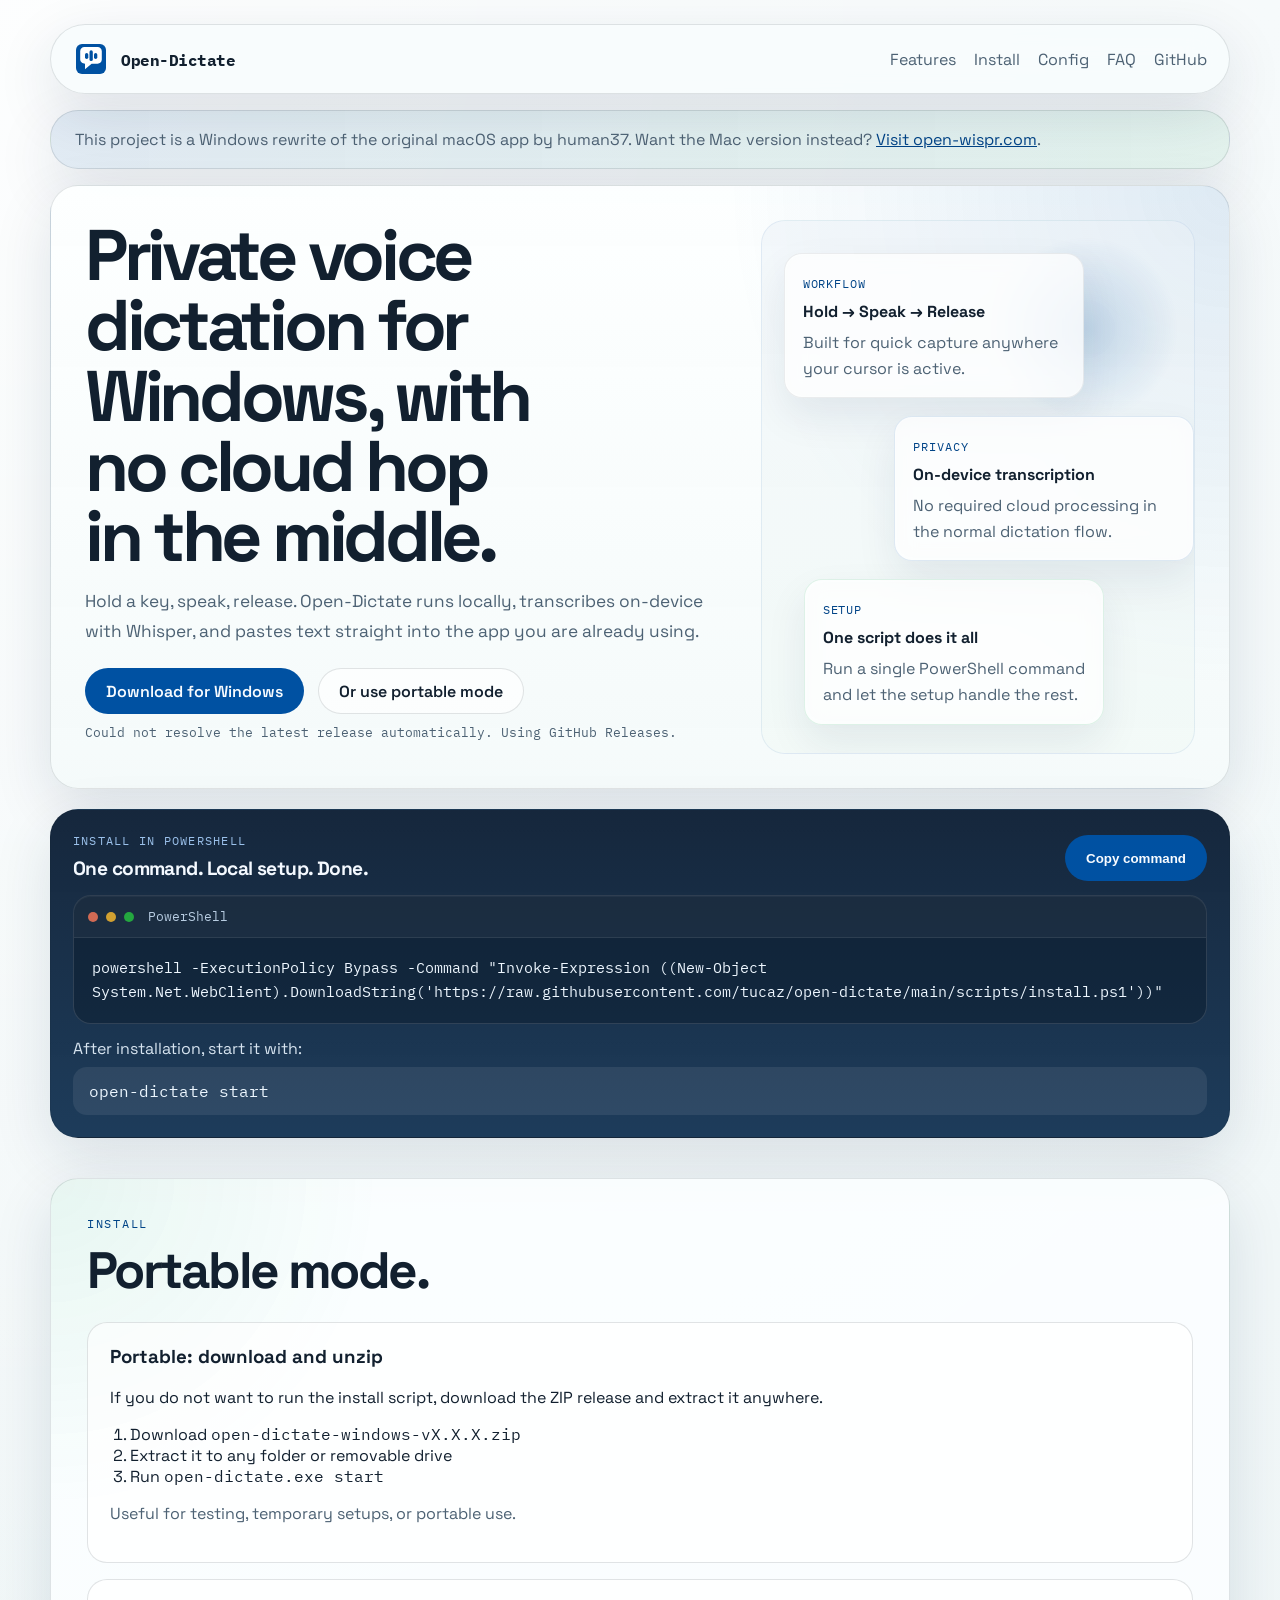
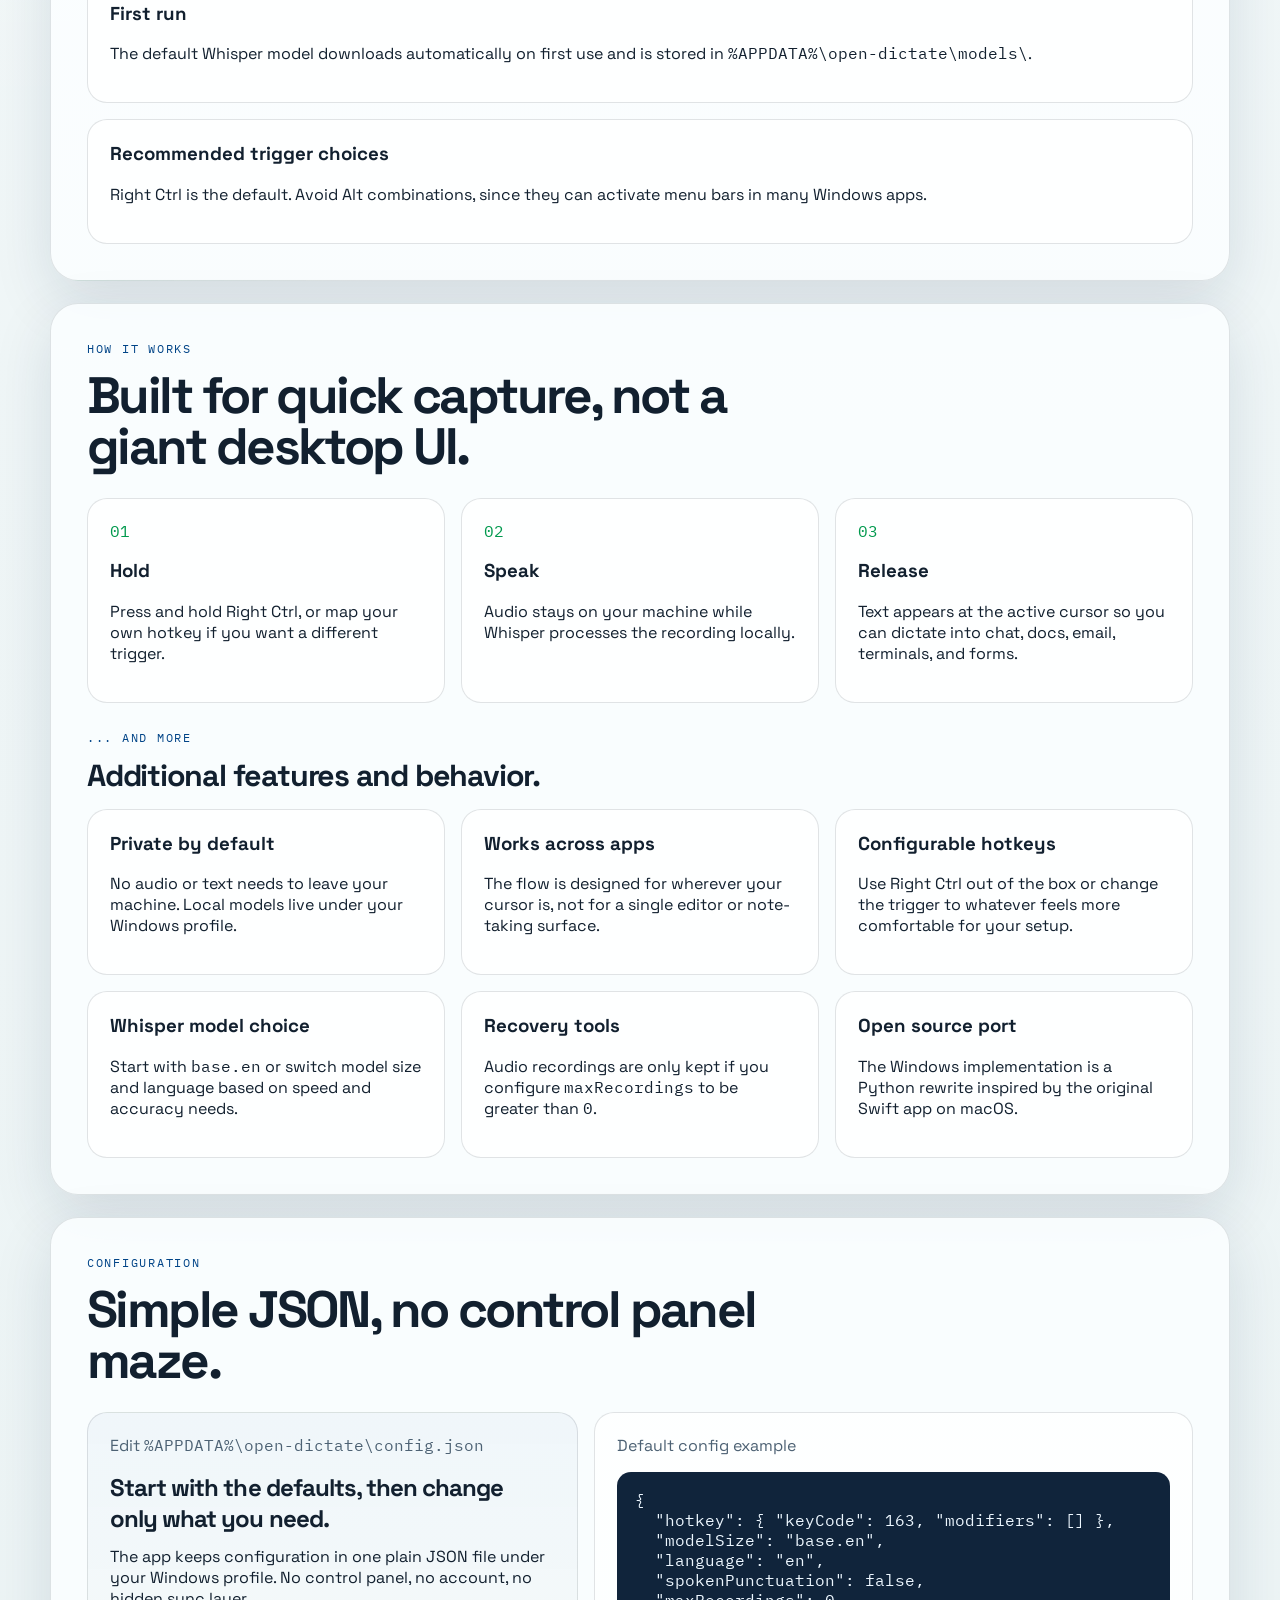
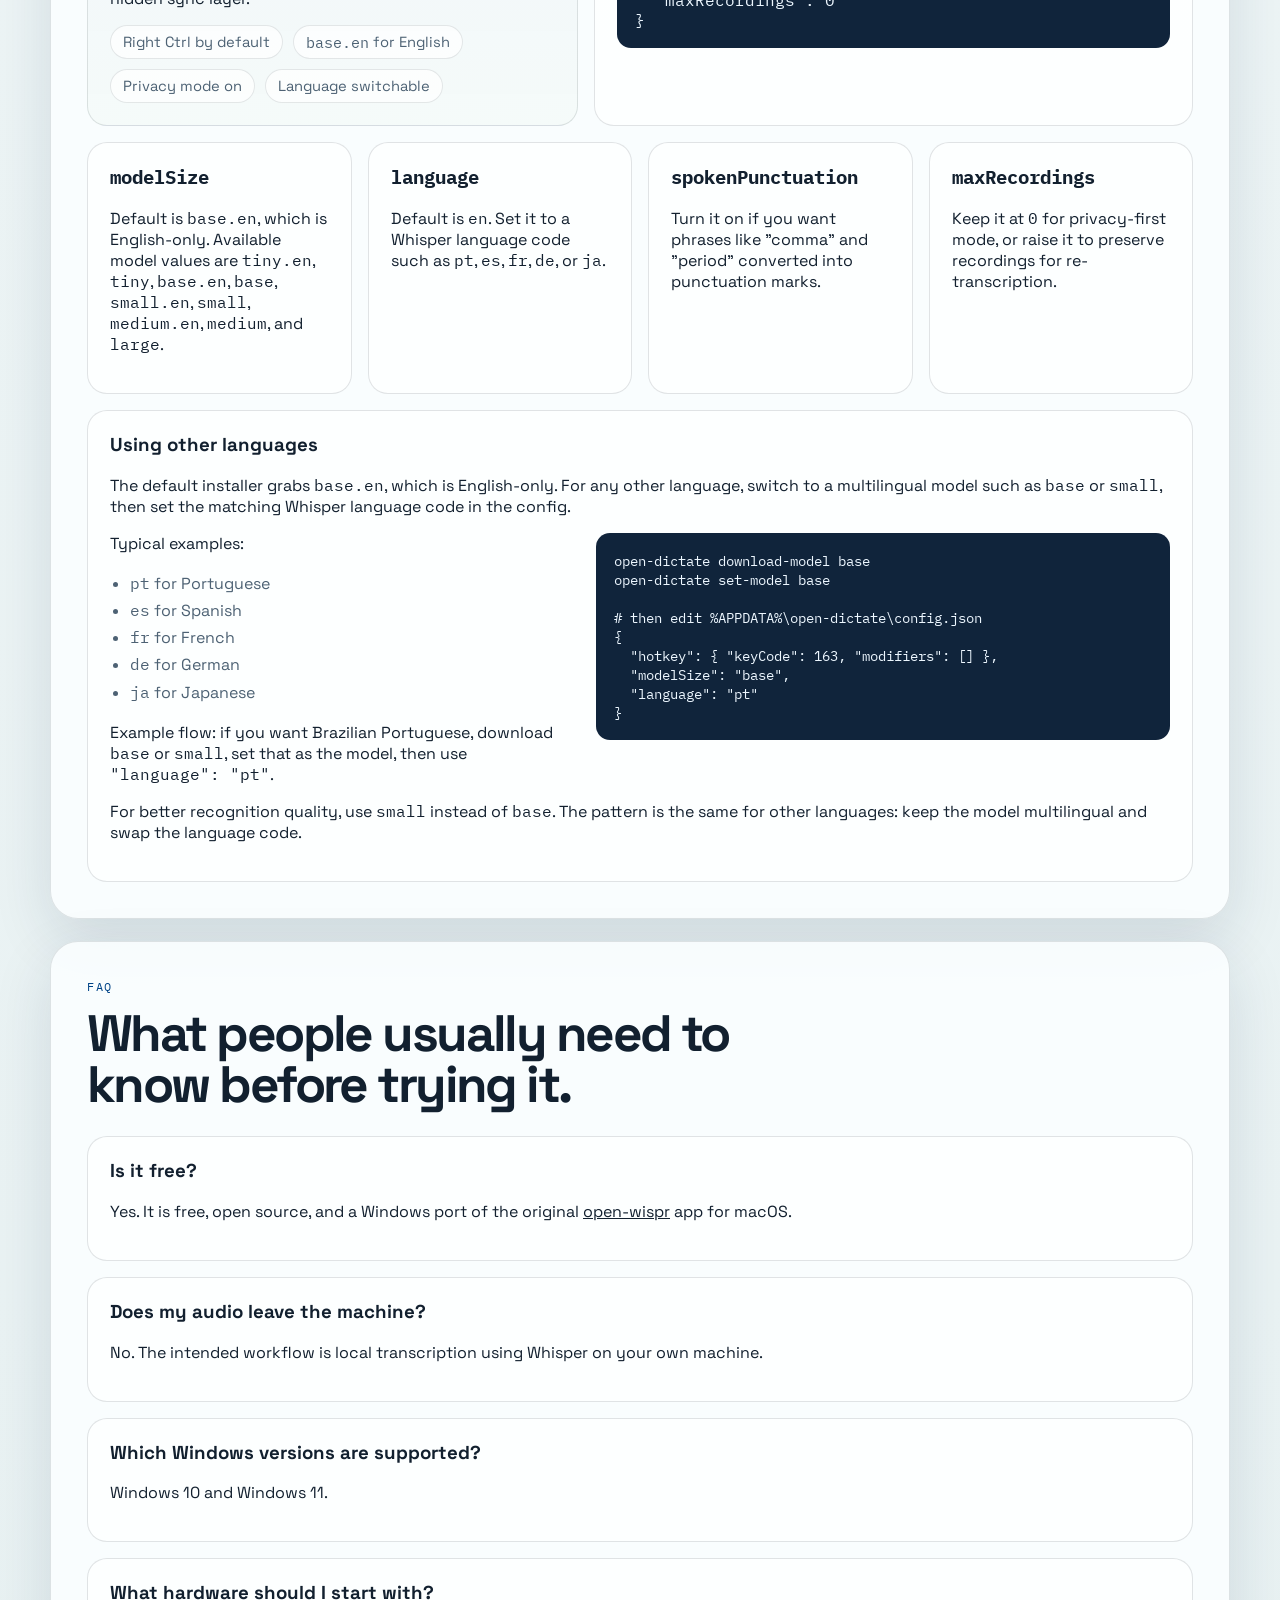
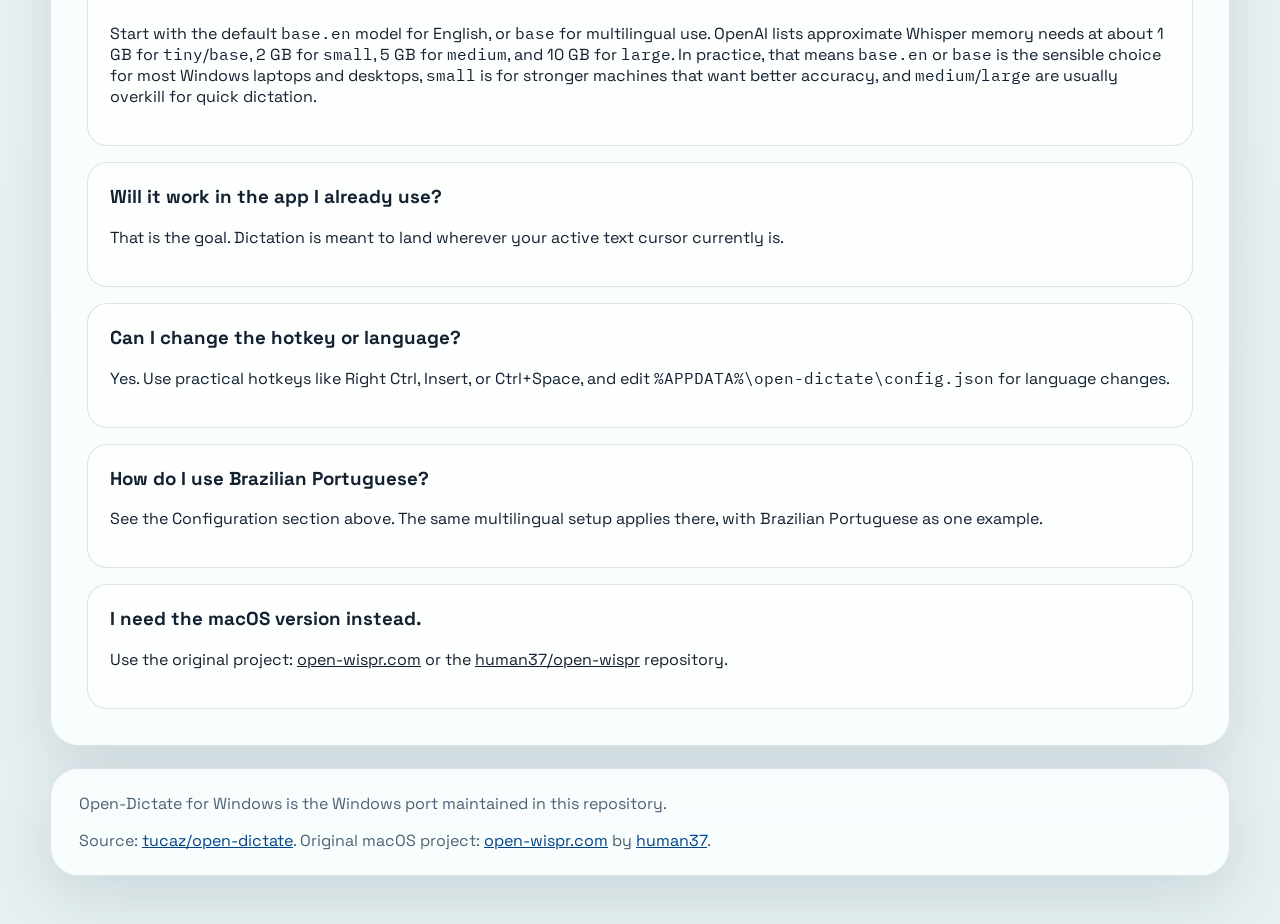
==== docs/index.html @ 18a90db3 "Just found out GH Pages only likes /docs folder" ====
<!DOCTYPE html>
<html lang="en">
<head>
  <meta charset="UTF-8">
  <meta name="viewport" content="width=device-width, initial-scale=1.0">
  <title>Open-Dictate for Windows | Free Local Voice Dictation</title>
  <meta
    name="description"
    content="Local, private voice dictation for Windows. Hold a key, speak, release, and your words appear at the cursor."
  >
  <meta property="og:title" content="Open-Dictate for Windows">
  <meta
    property="og:description"
    content="Free, local voice dictation for Windows. Hold a key, speak, release, and your words appear at the cursor."
  >
  <meta property="og:type" content="website">
  <meta property="og:image" content="https://open-dictate.com/logo.png">
  <meta name="twitter:card" content="summary">
  <meta name="twitter:title" content="Open-Dictate for Windows">
  <meta
    name="twitter:description"
    content="Free, local voice dictation for Windows. Hold a key, speak, release, and your words appear at the cursor."
  >
  <link rel="icon" href="favicon.ico" sizes="any">
  <link rel="icon" type="image/svg+xml" href="logo.svg">
  <link rel="apple-touch-icon" href="logo.png">
  <link rel="preconnect" href="https://fonts.googleapis.com">
  <link rel="preconnect" href="https://fonts.gstatic.com" crossorigin>
  <link
    href="https://fonts.googleapis.com/css2?family=IBM+Plex+Mono:wght@400;500&family=Space+Grotesk:wght@400;500;700&display=swap"
    rel="stylesheet"
  >
  <link rel="stylesheet" href="styles.css">
</head>
<body>
  <div class="page-shell">
    <header class="site-header">
      <a class="brand" href="#top">
        <img class="brand-mark" src="logo.svg" alt="Open-Dictate logo">
        <span class="brand-text">Open-Dictate</span>
      </a>
      <nav class="site-nav" aria-label="Primary">
        <a href="#features">Features</a>
        <a href="#install">Install</a>
        <a href="#config">Config</a>
        <a href="#faq">FAQ</a>
        <a href="https://github.com/tucaz/open-dictate" target="_blank" rel="noreferrer">GitHub</a>
      </nav>
    </header>

    <main id="top">
      <section class="signal-strip" aria-label="Why it exists">
        <p>
          This project is a Windows rewrite of the original macOS app by human37.
          Want the Mac version instead?
          <a href="https://open-wispr.com/" target="_blank" rel="noreferrer">Visit open-wispr.com</a>.
        </p>
      </section>

      <section class="hero">
        <div class="hero-copy">
          <div class="hero-body">
            <div class="hero-main">
              <h1>Private voice dictation for Windows, with no cloud hop in the middle.</h1>
              <p class="hero-text">
                Hold a key, speak, release. Open-Dictate runs locally, transcribes on-device with Whisper,
                and pastes text straight into the app you are already using.
              </p>

              <div class="cta-row">
                <a
                  class="button button-primary"
                  id="download-link"
                  href="https://github.com/tucaz/open-dictate/releases"
                  target="_blank"
                  rel="noreferrer"
                >
                  Download for Windows
                </a>
                <a class="button button-secondary" href="#install">Or use portable mode</a>
              </div>

              <p class="release-note" id="release-note">
                Latest release link loads automatically. Fallback: GitHub Releases.
              </p>
            </div>

            <aside class="hero-visual" aria-label="Workflow preview">
              <div class="visual-orb"></div>
              <div class="visual-card visual-card-top">
                <span class="visual-label">Workflow</span>
                <strong>Hold → Speak → Release</strong>
                <p>Built for quick capture anywhere your cursor is active.</p>
              </div>
              <div class="visual-card visual-card-mid">
                <span class="visual-label">Privacy</span>
                <strong>On-device transcription</strong>
                <p>No required cloud processing in the normal dictation flow.</p>
              </div>
              <div class="visual-card visual-card-bottom">
                <span class="visual-label">Setup</span>
                <strong>One script does it all</strong>
                <p>Run a single PowerShell command and let the setup handle the rest.</p>
              </div>
            </aside>
          </div>

        </div>

        <aside class="hero-panel" id="quick-install" aria-label="Quick install">
          <div class="panel-top">
            <div>
              <p class="panel-kicker">Install in PowerShell</p>
              <p class="panel-title">One command. Local setup. Done.</p>
            </div>
            <button class="copy-button" id="copy-install" type="button">Copy command</button>
          </div>

          <div class="terminal-card">
            <div class="terminal-bar">
              <span></span>
              <span></span>
              <span></span>
              <p>PowerShell</p>
            </div>
            <pre class="install-command"><code id="install-command">powershell -ExecutionPolicy Bypass -Command "Invoke-Expression ((New-Object System.Net.WebClient).DownloadString('https://raw.githubusercontent.com/tucaz/open-dictate/main/scripts/install.ps1'))"</code></pre>
          </div>

          <p class="panel-run-label">After installation, start it with:</p>
          <pre class="install-run install-run-hero"><code>open-dictate start</code></pre>
        </aside>
      </section>

      <section class="section section-accent" id="install">
        <div class="section-heading">
          <p class="eyebrow">Install</p>
          <h2>Portable mode.</h2>
        </div>

        <div class="install-grid">
          <article class="install-card">
            <h3>Portable: download and unzip</h3>
            <p>If you do not want to run the install script, download the ZIP release and extract it anywhere.</p>
            <ol>
              <li>Download <code>open-dictate-windows-vX.X.X.zip</code></li>
              <li>Extract it to any folder or removable drive</li>
              <li>Run <code>open-dictate.exe start</code></li>
            </ol>
            <p class="install-foot">Useful for testing, temporary setups, or portable use.</p>
          </article>
        </div>

        <div class="detail-grid">
          <article class="detail-card">
            <h3>First run</h3>
            <p>
              The default Whisper model downloads automatically on first use and is stored in
              <code>%APPDATA%\open-dictate\models\</code>.
            </p>
          </article>
          <article class="detail-card">
            <h3>Recommended trigger choices</h3>
            <p>
              Right Ctrl is the default. Avoid Alt combinations, since they can activate menu bars in many Windows apps.
            </p>
          </article>
        </div>
      </section>

      <section class="section" id="features">
        <div class="section-heading">
          <p class="eyebrow">How it works</p>
          <h2>Built for quick capture, not a giant desktop UI.</h2>
        </div>

        <div class="steps-grid">
          <article class="step-card">
            <span class="step-index">01</span>
            <h3>Hold</h3>
            <p>Press and hold Right Ctrl, or map your own hotkey if you want a different trigger.</p>
          </article>
          <article class="step-card">
            <span class="step-index">02</span>
            <h3>Speak</h3>
            <p>Audio stays on your machine while Whisper processes the recording locally.</p>
          </article>
          <article class="step-card">
            <span class="step-index">03</span>
            <h3>Release</h3>
            <p>Text appears at the active cursor so you can dictate into chat, docs, email, terminals, and forms.</p>
          </article>
        </div>

        <div class="subsection-heading">
          <p class="eyebrow">... and more</p>
          <h3>Additional features and behavior.</h3>
        </div>

        <div class="feature-grid">
          <article class="feature-card">
            <h3>Private by default</h3>
            <p>No audio or text needs to leave your machine. Local models live under your Windows profile.</p>
          </article>
          <article class="feature-card">
            <h3>Works across apps</h3>
            <p>The flow is designed for wherever your cursor is, not for a single editor or note-taking surface.</p>
          </article>
          <article class="feature-card">
            <h3>Configurable hotkeys</h3>
            <p>Use Right Ctrl out of the box or change the trigger to whatever feels more comfortable for your setup.</p>
          </article>
          <article class="feature-card">
            <h3>Whisper model choice</h3>
            <p>Start with <code>base.en</code> or switch model size and language based on speed and accuracy needs.</p>
          </article>
          <article class="feature-card">
            <h3>Recovery tools</h3>
            <p>Audio recordings are only kept if you configure <code>maxRecordings</code> to be greater than <code>0</code>.</p>
          </article>
          <article class="feature-card">
            <h3>Open source port</h3>
            <p>The Windows implementation is a Python rewrite inspired by the original Swift app on macOS.</p>
          </article>
        </div>
      </section>

      <section class="section" id="config">
        <div class="section-heading">
          <p class="eyebrow">Configuration</p>
          <h2>Simple JSON, no control panel maze.</h2>
        </div>

        <div class="config-overview">
          <article class="config-summary">
            <p class="config-path">Edit <code>%APPDATA%\open-dictate\config.json</code></p>
            <h3>Start with the defaults, then change only what you need.</h3>
            <p>
              The app keeps configuration in one plain JSON file under your Windows profile. No control panel,
              no account, no hidden sync layer.
            </p>
            <div class="config-highlights">
              <span>Right Ctrl by default</span>
              <span><code>base.en</code>&nbsp;for English</span>
              <span>Privacy mode on</span>
              <span>Language switchable</span>
            </div>
          </article>

          <article class="config-card">
            <p class="config-path">Default config example</p>
            <pre class="config-code"><code>{
  "hotkey": { "keyCode": 163, "modifiers": [] },
  "modelSize": "base.en",
  "language": "en",
  "spokenPunctuation": false,
  "maxRecordings": 0
}</code></pre>
          </article>
        </div>

        <div class="config-points">
          <article class="detail-card">
            <h3><code>modelSize</code></h3>
            <p>Default is <code>base.en</code>, which is English-only. Available model values are <code>tiny.en</code>, <code>tiny</code>, <code>base.en</code>, <code>base</code>, <code>small.en</code>, <code>small</code>, <code>medium.en</code>, <code>medium</code>, and <code>large</code>.</p>
          </article>
          <article class="detail-card">
            <h3><code>language</code></h3>
            <p>Default is <code>en</code>. Set it to a Whisper language code such as <code>pt</code>, <code>es</code>, <code>fr</code>, <code>de</code>, or <code>ja</code>.</p>
          </article>
          <article class="detail-card">
            <h3><code>spokenPunctuation</code></h3>
            <p>Turn it on if you want phrases like "comma" and "period" converted into punctuation marks.</p>
          </article>
          <article class="detail-card">
            <h3><code>maxRecordings</code></h3>
            <p>Keep it at <code>0</code> for privacy-first mode, or raise it to preserve recordings for re-transcription.</p>
          </article>
        </div>

        <article class="detail-card language-guide">
          <h3>Using other languages</h3>
          <p>
            The default installer grabs <code>base.en</code>, which is English-only. For any other language,
            switch to a multilingual model such as <code>base</code> or <code>small</code>, then set the matching
            Whisper language code in the config.
          </p>
          <div class="language-guide-grid">
            <div class="language-guide-copy">
              <p>Typical examples:</p>
              <ul class="language-list">
                <li><code>pt</code> for Portuguese</li>
                <li><code>es</code> for Spanish</li>
                <li><code>fr</code> for French</li>
                <li><code>de</code> for German</li>
                <li><code>ja</code> for Japanese</li>
              </ul>
              <p>
                Example flow: if you want Brazilian Portuguese, download <code>base</code> or <code>small</code>,
                set that as the model, then use <code>"language": "pt"</code>.
              </p>
            </div>
            <pre class="config-code config-code-compact"><code>open-dictate download-model base
open-dictate set-model base

# then edit %APPDATA%\open-dictate\config.json
{
  "hotkey": { "keyCode": 163, "modifiers": [] },
  "modelSize": "base",
  "language": "pt"
}</code></pre>
          </div>
          <p>
            For better recognition quality, use <code>small</code> instead of <code>base</code>. The pattern is the same for other languages:
            keep the model multilingual and swap the language code.
          </p>
        </article>
      </section>

      <section class="section" id="faq">
        <div class="section-heading">
          <p class="eyebrow">FAQ</p>
          <h2>What people usually need to know before trying it.</h2>
        </div>

        <div class="faq-list">
          <article class="faq-item">
            <h3>Is it free?</h3>
            <p>Yes. It is free, open source, and a Windows port of the original <a href="https://open-wispr.com/" target="_blank" rel="noreferrer">open-wispr</a> app for macOS.</p>
          </article>
          <article class="faq-item">
            <h3>Does my audio leave the machine?</h3>
            <p>No. The intended workflow is local transcription using Whisper on your own machine.</p>
          </article>
          <article class="faq-item">
            <h3>Which Windows versions are supported?</h3>
            <p>Windows 10 and Windows 11.</p>
          </article>
          <article class="faq-item">
            <h3>What hardware should I start with?</h3>
            <p>
              Start with the default <code>base.en</code> model for English, or <code>base</code> for multilingual use.
              OpenAI lists approximate Whisper memory needs at about 1 GB for <code>tiny</code>/<code>base</code>,
              2 GB for <code>small</code>, 5 GB for <code>medium</code>, and 10 GB for <code>large</code>.
              In practice, that means <code>base.en</code> or <code>base</code> is the sensible choice for most Windows laptops and desktops,
              <code>small</code> is for stronger machines that want better accuracy, and <code>medium</code>/<code>large</code> are usually overkill for quick dictation.
            </p>
          </article>
          <article class="faq-item">
            <h3>Will it work in the app I already use?</h3>
            <p>That is the goal. Dictation is meant to land wherever your active text cursor currently is.</p>
          </article>
          <article class="faq-item">
            <h3>Can I change the hotkey or language?</h3>
            <p>Yes. Use practical hotkeys like Right Ctrl, Insert, or Ctrl+Space, and edit <code>%APPDATA%\open-dictate\config.json</code> for language changes.</p>
          </article>
          <article class="faq-item">
            <h3>How do I use Brazilian Portuguese?</h3>
            <p>See the Configuration section above. The same multilingual setup applies there, with Brazilian Portuguese as one example.</p>
          </article>
          <article class="faq-item">
            <h3>I need the macOS version instead.</h3>
            <p>
              Use the original project:
              <a href="https://open-wispr.com/" target="_blank" rel="noreferrer">open-wispr.com</a>
              or the
              <a href="https://github.com/human37/open-wispr" target="_blank" rel="noreferrer">human37/open-wispr</a>
              repository.
            </p>
          </article>
        </div>
      </section>
    </main>

    <footer class="site-footer">
      <p>Open-Dictate for Windows is the Windows port maintained in this repository.</p>
      <p>
        Source:
        <a href="https://github.com/tucaz/open-dictate" target="_blank" rel="noreferrer">tucaz/open-dictate</a>.
        Original macOS project:
        <a href="https://open-wispr.com/" target="_blank" rel="noreferrer">open-wispr.com</a>
        by
        <a href="https://github.com/human37" target="_blank" rel="noreferrer">human37</a>.
      </p>
    </footer>
  </div>

  <script src="script.js"></script>
</body>
</html>
---- docs/styles.css ----
:root {
  --bg: #eff5f5;
  --bg-strong: #dbe9ec;
  --surface: rgba(251, 254, 255, 0.88);
  --surface-strong: #f8fcfd;
  --ink: #12202f;
  --muted: #4d6274;
  --line: rgba(18, 32, 47, 0.12);
  --accent: #0051a2;
  --accent-strong: #004487;
  --accent-soft: rgba(0, 81, 162, 0.1);
  --success: #00994d;
  --success-soft: rgba(0, 153, 77, 0.1);
  --shadow: 0 20px 60px rgba(20, 44, 72, 0.12);
  --radius-lg: 28px;
  --radius-md: 20px;
  --radius-sm: 14px;
}

* {
  box-sizing: border-box;
}

html {
  scroll-behavior: smooth;
}

#features,
#install,
#config,
#faq {
  scroll-margin-top: 112px;
}

body {
  margin: 0;
  font-family: "Space Grotesk", "Segoe UI", sans-serif;
  color: var(--ink);
  background:
    radial-gradient(circle at top left, rgba(255, 255, 255, 0.8), transparent 30%),
    linear-gradient(180deg, #f4f9fa 0%, #e6f0f1 100%);
}

a {
  color: inherit;
}

code,
pre,
.brand span,
.eyebrow,
.meta-label,
.panel-kicker,
.release-note {
  font-family: "IBM Plex Mono", Consolas, monospace;
}

.page-shell {
  width: min(1180px, calc(100% - 32px));
  margin: 0 auto;
  padding: 24px 0 48px;
}

.site-header {
  position: sticky;
  top: 16px;
  z-index: 10;
  display: flex;
  justify-content: space-between;
  align-items: center;
  gap: 20px;
  padding: 16px 22px;
  border: 1px solid var(--line);
  border-radius: 999px;
  background: rgba(248, 252, 253, 0.88);
  backdrop-filter: blur(18px);
  box-shadow: var(--shadow);
}

.brand {
  display: inline-flex;
  align-items: center;
  gap: 12px;
  text-decoration: none;
  font-weight: 700;
  font-size: 1.05rem;
  letter-spacing: -0.02em;
}

.brand-mark {
  width: 36px;
  height: 36px;
  flex: 0 0 36px;
  display: block;
  border-radius: 10px;
}

.brand-text {
  display: inline-flex;
  align-items: center;
  font-size: 1.02rem;
  letter-spacing: -0.03em;
}

.site-nav {
  display: flex;
  flex-wrap: wrap;
  gap: 18px;
}

.site-nav a {
  text-decoration: none;
  color: var(--muted);
}

.hero,
.section,
.signal-strip,
.site-footer {
  animation: rise 700ms ease both;
}

.hero {
  display: grid;
  grid-template-columns: 1fr;
  gap: 20px;
  padding: 16px 0 18px;
}

.hero-copy,
.hero-panel,
.section,
.signal-strip,
.site-footer {
  border: 1px solid var(--line);
  border-radius: var(--radius-lg);
  background: var(--surface);
  box-shadow: var(--shadow);
}

.hero-copy {
  padding: 34px;
  background:
    radial-gradient(circle at top right, rgba(0, 81, 162, 0.12), transparent 38%),
    linear-gradient(180deg, rgba(253, 255, 255, 0.94), rgba(244, 250, 250, 0.92));
}

.hero-body {
  display: grid;
  grid-template-columns: minmax(0, 1.2fr) minmax(300px, 0.8fr);
  gap: 24px;
  align-items: stretch;
}

.hero-main {
  min-width: 0;
}

.eyebrow {
  margin: 0 0 14px;
  font-size: 0.78rem;
  letter-spacing: 0.14em;
  text-transform: uppercase;
  color: var(--accent-strong);
}

h1,
h2,
h3,
p,
ol,
ul {
  margin-top: 0;
}

h1 {
  max-width: 10ch;
  margin-bottom: 16px;
  font-size: clamp(2.5rem, 5.6vw, 4.6rem);
  line-height: 0.98;
  letter-spacing: -0.06em;
}

.hero-text {
  max-width: 58ch;
  font-size: 1.08rem;
  line-height: 1.7;
  color: var(--muted);
}

.hero-visual {
  position: relative;
  min-height: 100%;
  padding: 20px 0;
  overflow: hidden;
  border-radius: 24px;
  background:
    linear-gradient(180deg, rgba(0, 81, 162, 0.04), rgba(0, 153, 77, 0.03)),
    rgba(255, 255, 255, 0.5);
  border: 1px solid rgba(0, 81, 162, 0.08);
}

.visual-orb {
  position: absolute;
  top: 18px;
  right: 18px;
  width: 180px;
  height: 180px;
  border-radius: 999px;
  background:
    radial-gradient(circle, rgba(0, 81, 162, 0.18), rgba(0, 81, 162, 0.02) 65%, transparent 72%);
  filter: blur(2px);
}

.visual-card {
  position: relative;
  width: min(300px, calc(100% - 28px));
  padding: 18px 18px 16px;
  border: 1px solid rgba(18, 32, 47, 0.08);
  border-radius: 18px;
  background: rgba(255, 255, 255, 0.78);
  box-shadow: 0 18px 40px rgba(17, 44, 77, 0.08);
  backdrop-filter: blur(10px);
}

.visual-card strong {
  display: block;
  margin-bottom: 8px;
  font-size: 1rem;
}

.visual-card p {
  margin-bottom: 0;
  color: var(--muted);
  line-height: 1.6;
}

.visual-card-top {
  margin: 12px 0 0 22px;
}

.visual-card-mid {
  margin: 18px 0 0 auto;
  border-color: rgba(0, 81, 162, 0.12);
}

.visual-card-bottom {
  margin: 18px 0 0 42px;
  border-color: rgba(0, 153, 77, 0.12);
}

.visual-label {
  display: inline-block;
  margin-bottom: 10px;
  color: var(--accent-strong);
  font-family: "IBM Plex Mono", Consolas, monospace;
  font-size: 0.74rem;
  letter-spacing: 0.08em;
  text-transform: uppercase;
}

.cta-row {
  display: flex;
  flex-wrap: wrap;
  gap: 14px;
  margin: 22px 0 10px;
}

.button,
.copy-button {
  display: inline-flex;
  align-items: center;
  justify-content: center;
  min-height: 46px;
  padding: 0 20px;
  border-radius: 999px;
  border: 1px solid transparent;
  font-weight: 600;
  text-decoration: none;
  transition: transform 180ms ease, background 180ms ease, border-color 180ms ease;
  cursor: pointer;
}

.button:hover,
.copy-button:hover {
  transform: translateY(-1px);
}

.button-primary,
.copy-button {
  background: var(--accent);
  color: #f7fbff;
}

.button-primary:hover,
.copy-button:hover {
  background: var(--accent-strong);
}

.button-secondary {
  border-color: var(--line);
  background: rgba(255, 255, 255, 0.6);
}

.release-note {
  color: var(--muted);
  font-size: 0.82rem;
}

.step-card,
.feature-card,
.install-card,
.detail-card,
.config-card,
.faq-item {
  border: 1px solid var(--line);
  border-radius: var(--radius-md);
  background: rgba(255, 255, 255, 0.62);
}

.hero-panel {
  padding: 22px;
  background:
    linear-gradient(180deg, rgba(14, 32, 54, 0.97), rgba(20, 52, 84, 0.96)),
    linear-gradient(180deg, rgba(255, 255, 255, 0.2), transparent);
  color: #fff7eb;
}

.panel-top {
  display: flex;
  align-items: end;
  justify-content: space-between;
  gap: 16px;
  margin-bottom: 14px;
}

.panel-kicker {
  margin-bottom: 8px;
  color: #9bc1eb;
  text-transform: uppercase;
  letter-spacing: 0.1em;
  font-size: 0.78rem;
}

.panel-title {
  margin: 0;
  font-size: 1.2rem;
  font-weight: 700;
  letter-spacing: -0.03em;
  color: #f4f9ff;
}

.terminal-card {
  overflow: hidden;
  border: 1px solid rgba(255, 255, 255, 0.12);
  border-radius: 18px;
  background: rgba(7, 20, 35, 0.36);
  box-shadow: inset 0 1px 0 rgba(255, 255, 255, 0.04);
}

.terminal-bar {
  display: flex;
  align-items: center;
  gap: 8px;
  padding: 12px 14px;
  border-bottom: 1px solid rgba(255, 255, 255, 0.08);
  background: rgba(255, 255, 255, 0.04);
}

.terminal-bar span {
  width: 10px;
  height: 10px;
  border-radius: 999px;
  background: rgba(255, 255, 255, 0.22);
}

.terminal-bar span:first-child {
  background: rgba(255, 122, 89, 0.8);
}

.terminal-bar span:nth-child(2) {
  background: rgba(255, 189, 46, 0.8);
}

.terminal-bar span:nth-child(3) {
  background: rgba(39, 201, 63, 0.78);
}

.terminal-bar p {
  margin: 0 0 0 6px;
  color: #b8cde2;
  font-size: 0.82rem;
  font-family: "IBM Plex Mono", Consolas, monospace;
}

.install-command {
  margin: 0;
  padding: 18px;
  line-height: 1.65;
  white-space: pre-wrap;
  overflow-wrap: anywhere;
  word-break: break-word;
  font-size: 0.92rem;
  color: #eef7ff;
}

.panel-run-label {
  margin: 14px 0 8px;
  color: #d7e4f0;
}

.signal-strip {
  margin-top: 16px;
  padding: 18px 24px;
  background: linear-gradient(90deg, rgba(0, 81, 162, 0.1), rgba(0, 153, 77, 0.08));
}

.signal-strip p {
  margin-bottom: 0;
  color: var(--muted);
}

.signal-strip a {
  color: var(--accent-strong);
}

.section {
  margin-top: 22px;
  padding: 36px;
}

.section-accent {
  background:
    radial-gradient(circle at top left, rgba(0, 153, 77, 0.08), transparent 24%),
    var(--surface);
}

.section-heading {
  max-width: 760px;
  margin-bottom: 26px;
}

.subsection-heading {
  margin: 26px 0 16px;
  max-width: 680px;
}

.subsection-heading h3 {
  margin-bottom: 0;
  font-size: clamp(1.35rem, 2.6vw, 1.9rem);
  line-height: 1.1;
  letter-spacing: -0.04em;
}

h2 {
  font-size: clamp(2rem, 4vw, 3.4rem);
  line-height: 1;
  letter-spacing: -0.05em;
  margin-bottom: 0;
}

.steps-grid,
.feature-grid,
.detail-grid,
.faq-list {
  display: grid;
  gap: 16px;
}

.steps-grid {
  grid-template-columns: repeat(3, minmax(0, 1fr));
  margin-bottom: 16px;
}

.feature-grid {
  grid-template-columns: repeat(3, minmax(0, 1fr));
}

.step-card,
.feature-card,
.install-card,
.detail-card,
.config-card,
.faq-item {
  padding: 22px;
}

.step-index {
  display: inline-block;
  margin-bottom: 18px;
  color: var(--success);
  font-family: "IBM Plex Mono", Consolas, monospace;
}

.install-grid {
  display: grid;
  grid-template-columns: 1fr;
  gap: 16px;
}

#install .detail-grid {
  margin-top: 16px;
}

.config-overview {
  display: grid;
  grid-template-columns: minmax(0, 0.9fr) minmax(0, 1.1fr);
  gap: 16px;
  align-items: stretch;
}

.install-card ol,
.panel-list {
  padding-left: 20px;
}

.install-foot,
.config-path {
  color: var(--muted);
}

.config-summary {
  padding: 22px;
  border: 1px solid var(--line);
  border-radius: var(--radius-md);
  background:
    linear-gradient(180deg, rgba(0, 81, 162, 0.05), rgba(0, 153, 77, 0.03)),
    rgba(255, 255, 255, 0.62);
}

.config-summary h3 {
  margin-bottom: 12px;
  font-size: 1.5rem;
  letter-spacing: -0.04em;
}

.config-summary p:last-of-type {
  margin-bottom: 16px;
}

.config-highlights {
  display: flex;
  flex-wrap: wrap;
  gap: 10px;
}

.config-highlights span {
  display: inline-flex;
  align-items: center;
  min-height: 34px;
  padding: 0 12px;
  border-radius: 999px;
  border: 1px solid rgba(18, 32, 47, 0.1);
  background: rgba(255, 255, 255, 0.66);
  color: var(--muted);
  font-size: 0.92rem;
}

.install-run {
  margin: 10px 0 0;
  padding: 14px 16px;
  border-radius: var(--radius-sm);
  background: #10243b;
  color: #edf7ff;
  overflow-x: auto;
}

.install-run-hero {
  margin-top: 0;
  background: rgba(255, 255, 255, 0.08);
}

.config-code {
  margin: 0;
  padding: 18px;
  overflow-x: auto;
  border-radius: var(--radius-sm);
  background: #10243b;
  color: #edf7ff;
}

.config-points {
  display: grid;
  grid-template-columns: repeat(4, minmax(0, 1fr));
  gap: 16px;
  margin-top: 16px;
}

.language-guide {
  margin-top: 16px;
}

.language-guide-grid {
  display: grid;
  grid-template-columns: minmax(0, 0.9fr) minmax(0, 1.1fr);
  gap: 16px;
  margin: 16px 0;
  align-items: start;
}

.language-guide-copy p:last-child {
  margin-bottom: 0;
}

.language-list {
  margin: 0 0 16px;
  padding-left: 20px;
  line-height: 1.7;
  color: var(--muted);
}

.config-code-compact {
  margin: 0;
  font-size: 0.9rem;
}

.faq-list {
  grid-template-columns: 1fr;
}

.site-footer {
  margin-top: 22px;
  padding: 24px 28px;
  color: var(--muted);
}

.site-footer p:last-child {
  margin-bottom: 0;
}

.site-footer a {
  color: var(--accent-strong);
}

@keyframes rise {
  from {
    opacity: 0;
    transform: translateY(18px);
  }

  to {
    opacity: 1;
    transform: translateY(0);
  }
}

@media (max-width: 980px) {
  .install-grid,
  .config-overview,
  .steps-grid,
  .feature-grid,
  .faq-list {
    grid-template-columns: 1fr;
  }

  .site-header {
    position: static;
    border-radius: 28px;
  }

  h1 {
    max-width: 11ch;
  }

  .panel-actions {
    grid-template-columns: 1fr;
  }

  .panel-top,
  .panel-points,
  .language-guide-grid {
    grid-template-columns: 1fr;
  }

  .panel-top {
    align-items: start;
  }

  .hero-body {
    grid-template-columns: 1fr;
  }

  .hero-visual {
    padding: 14px;
  }

  .visual-card,
  .visual-card-top,
  .visual-card-mid,
  .visual-card-bottom {
    width: 100%;
    margin: 0 0 12px;
  }

  .config-points {
    grid-template-columns: repeat(2, minmax(0, 1fr));
  }
}

@media (max-width: 640px) {
  .page-shell {
    width: min(100% - 20px, 1180px);
  }

  .hero-copy,
  .hero-panel,
  .section,
  .site-footer {
    padding: 22px;
  }

  .site-nav {
    gap: 12px;
    font-size: 0.94rem;
  }

  .brand-mark {
    width: 32px;
    height: 32px;
    flex-basis: 32px;
  }

  .button,
  .copy-button {
    width: 100%;
  }

  .config-points {
    grid-template-columns: 1fr;
  }
}
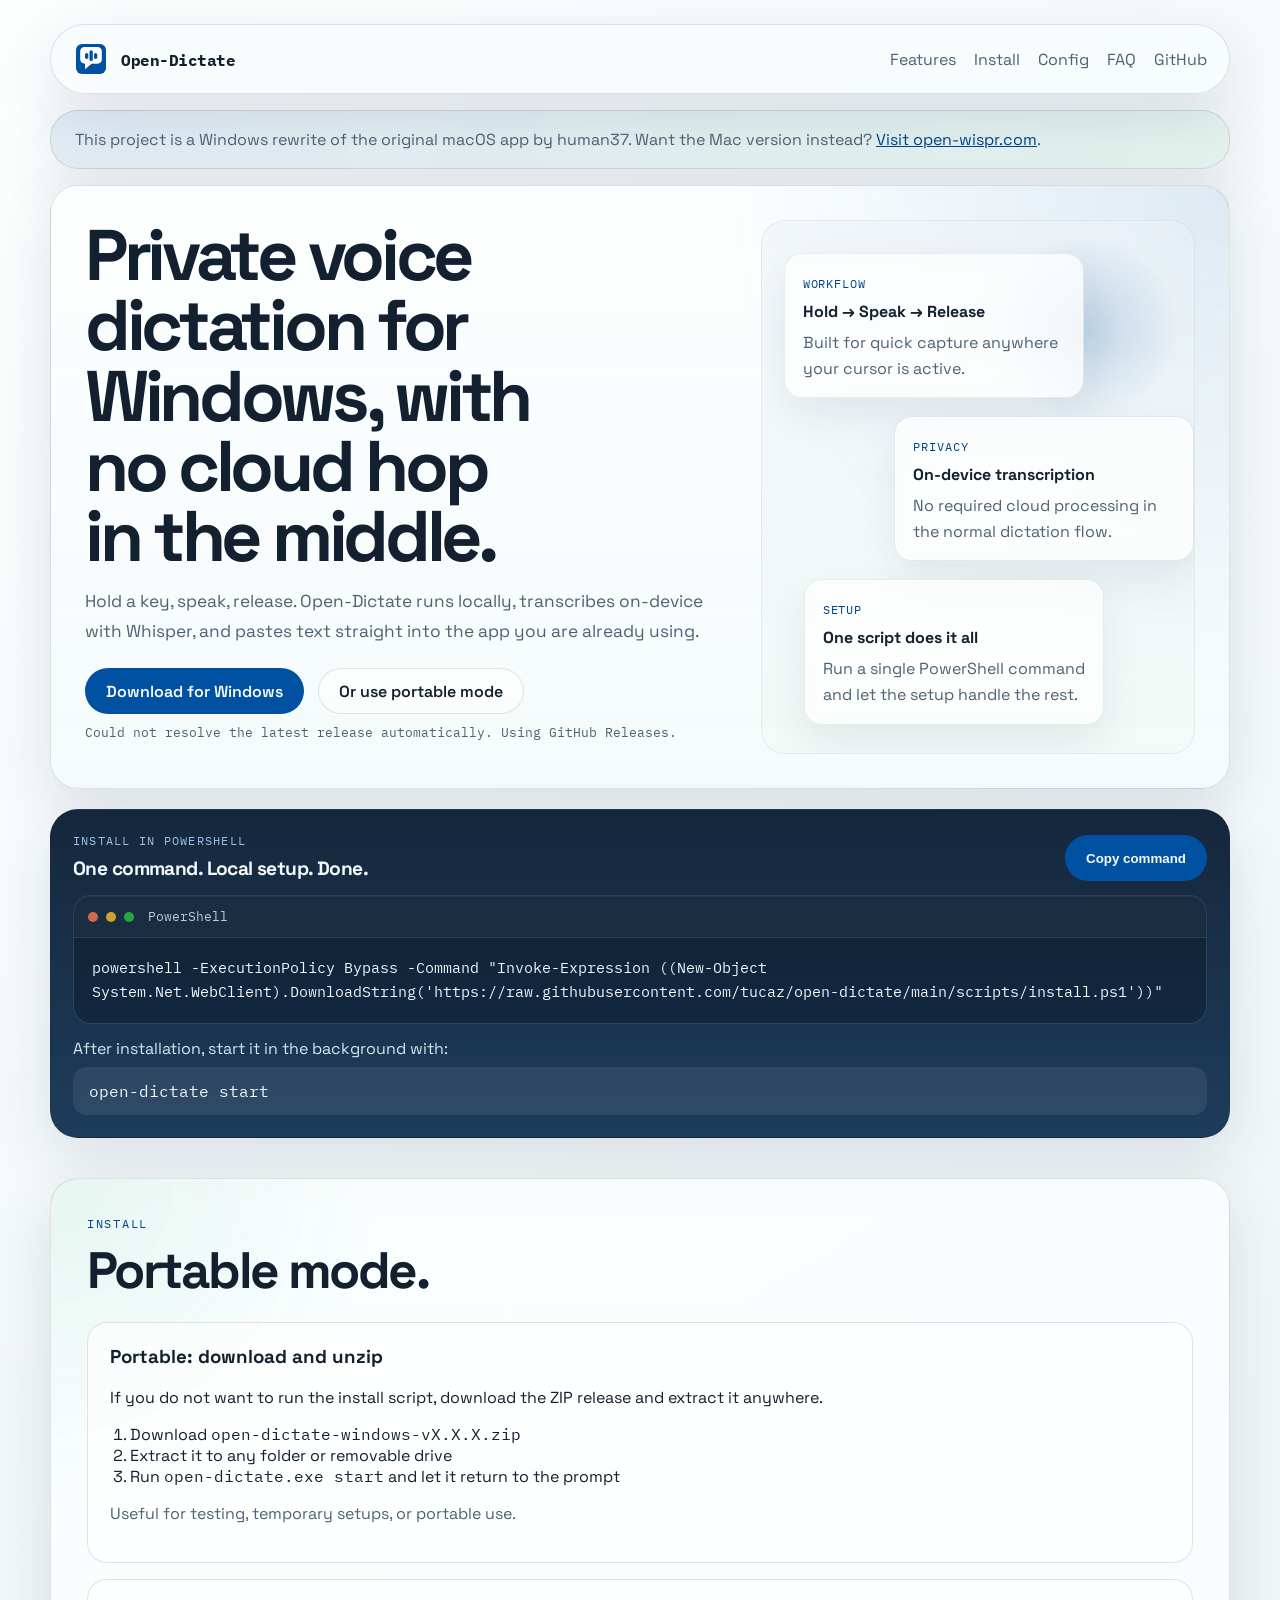
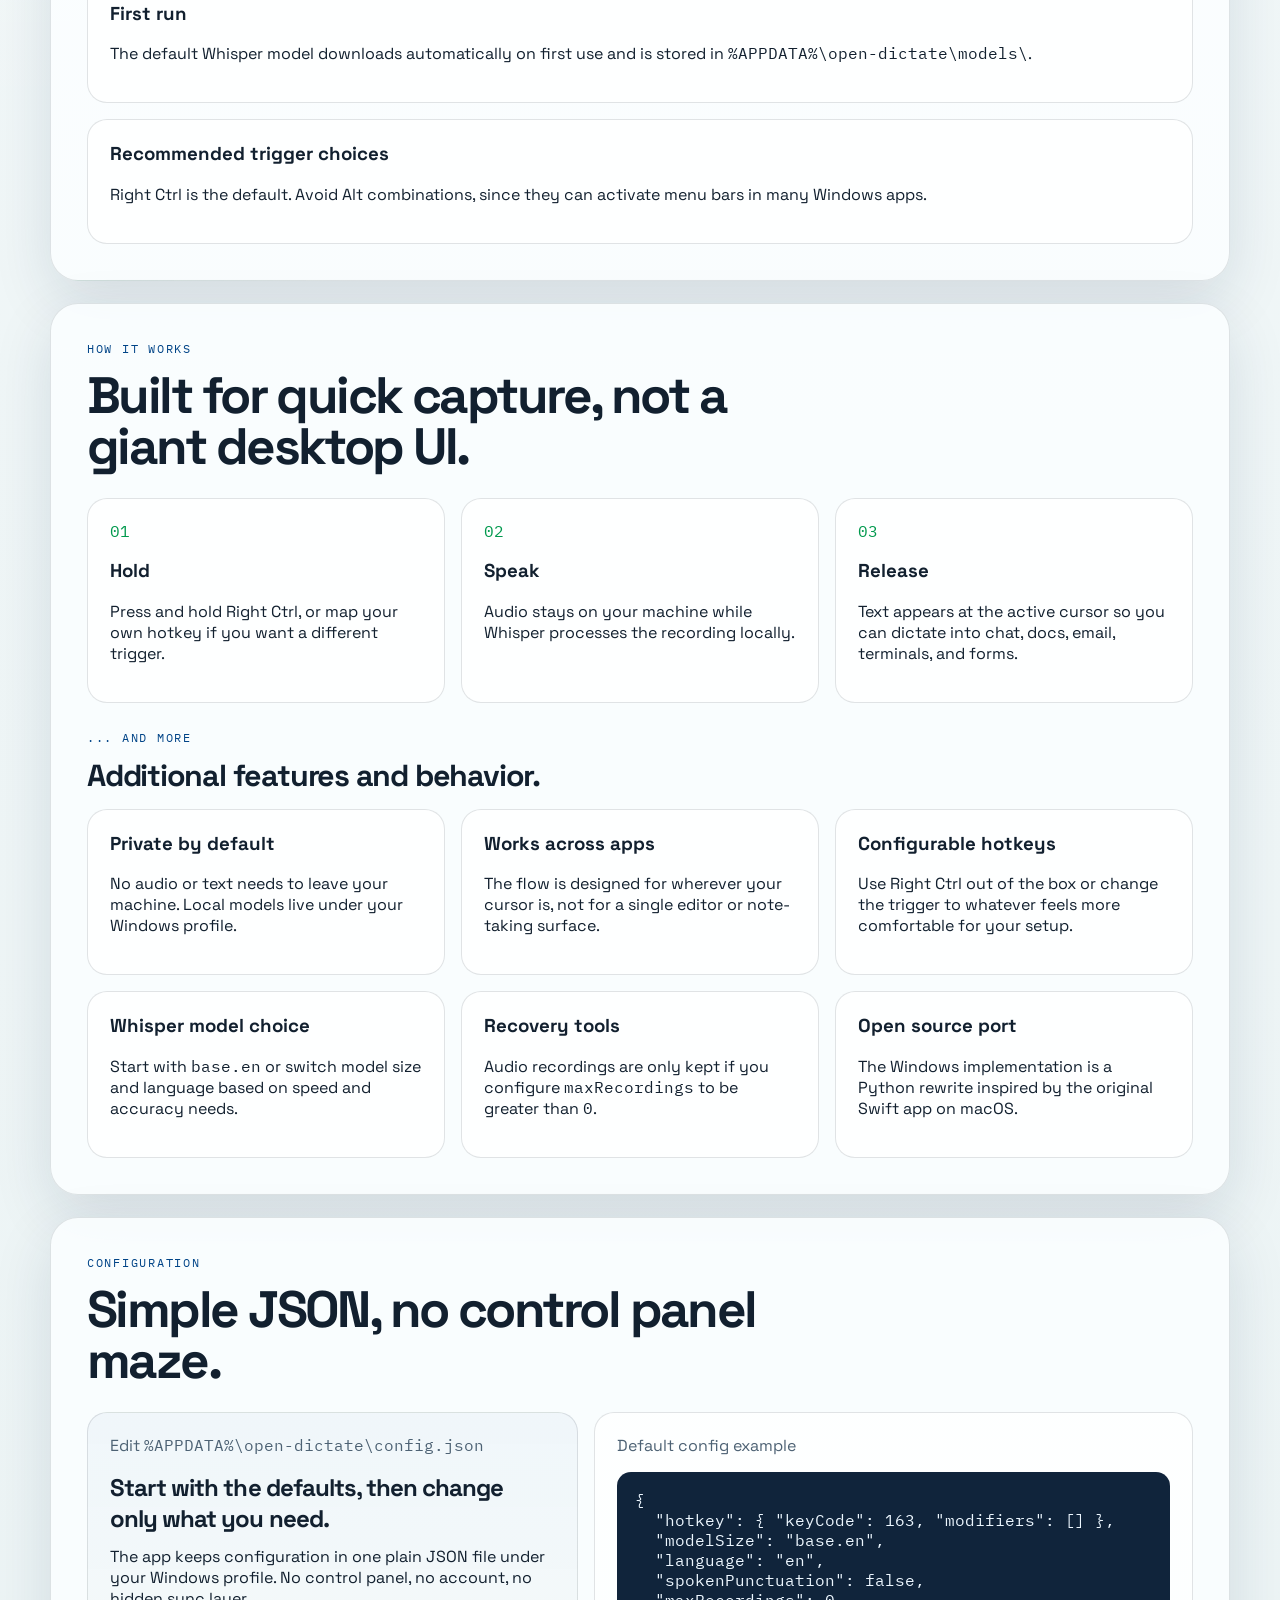
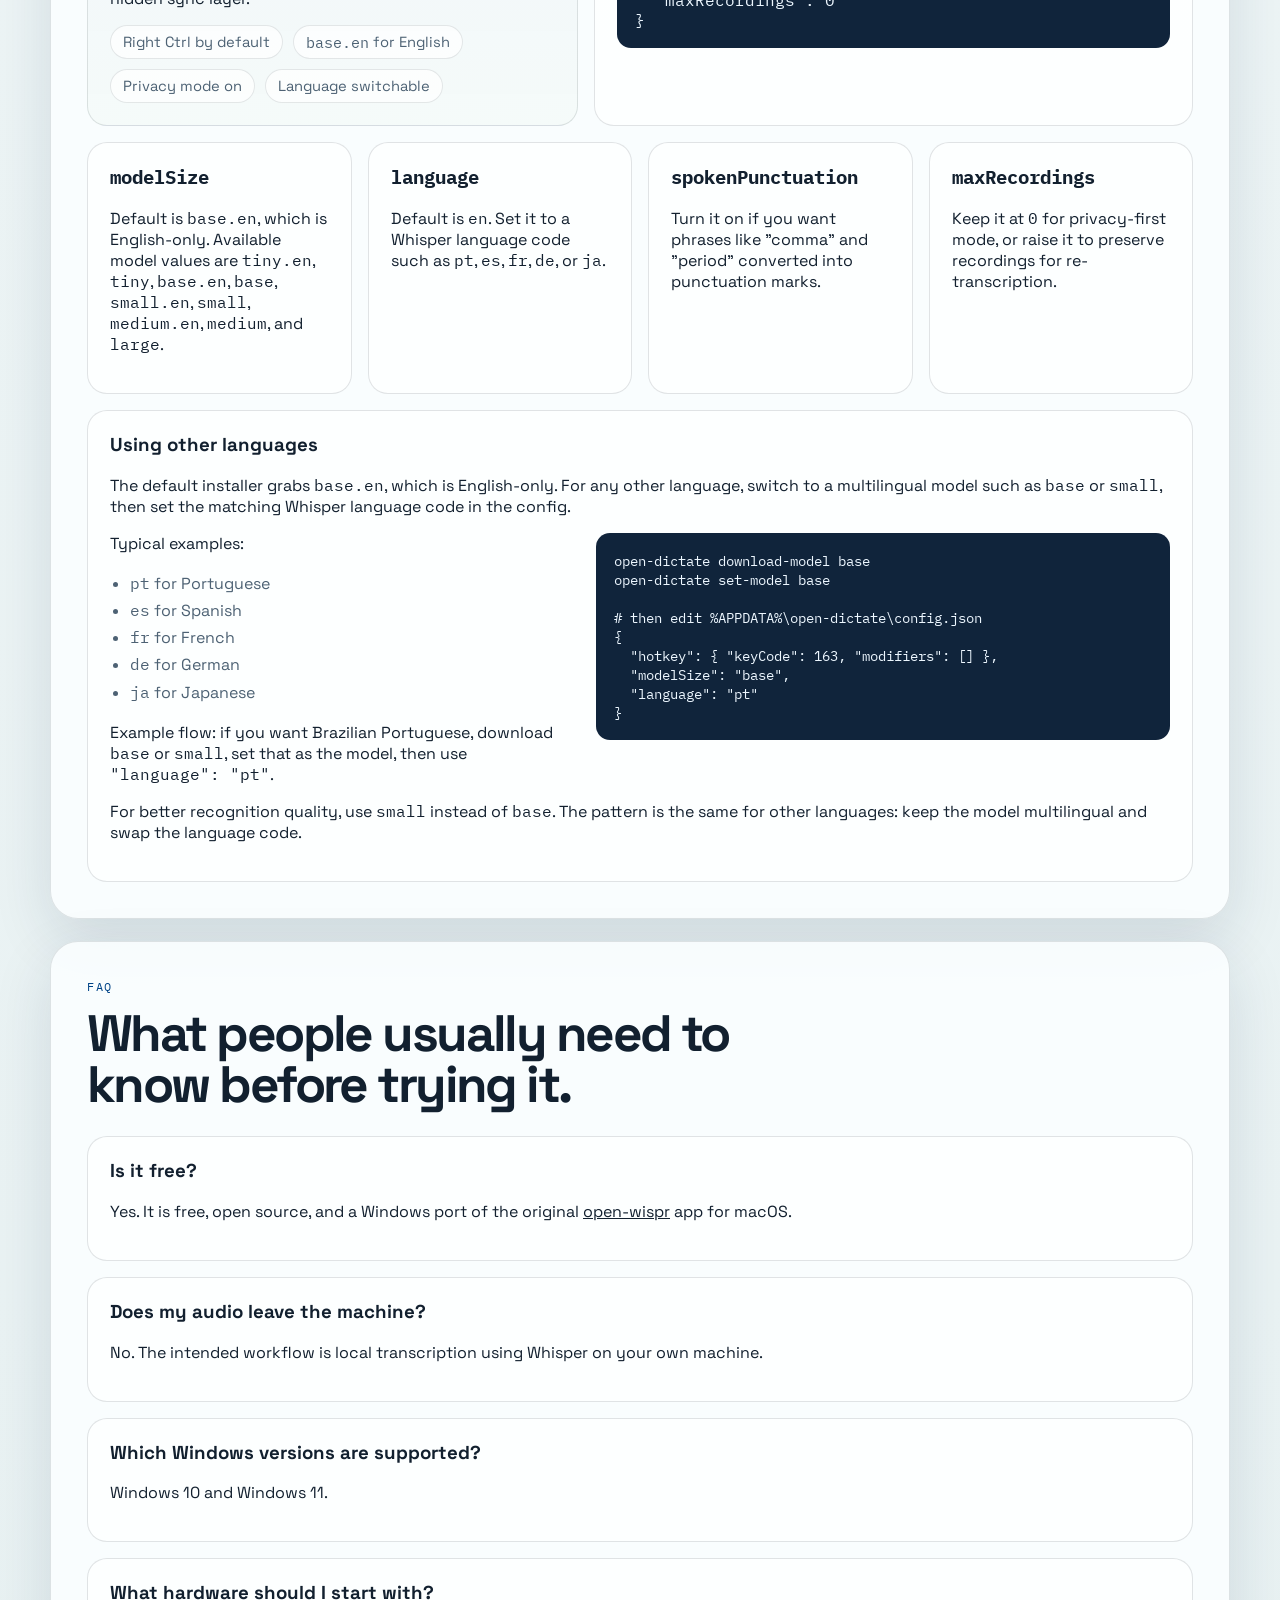
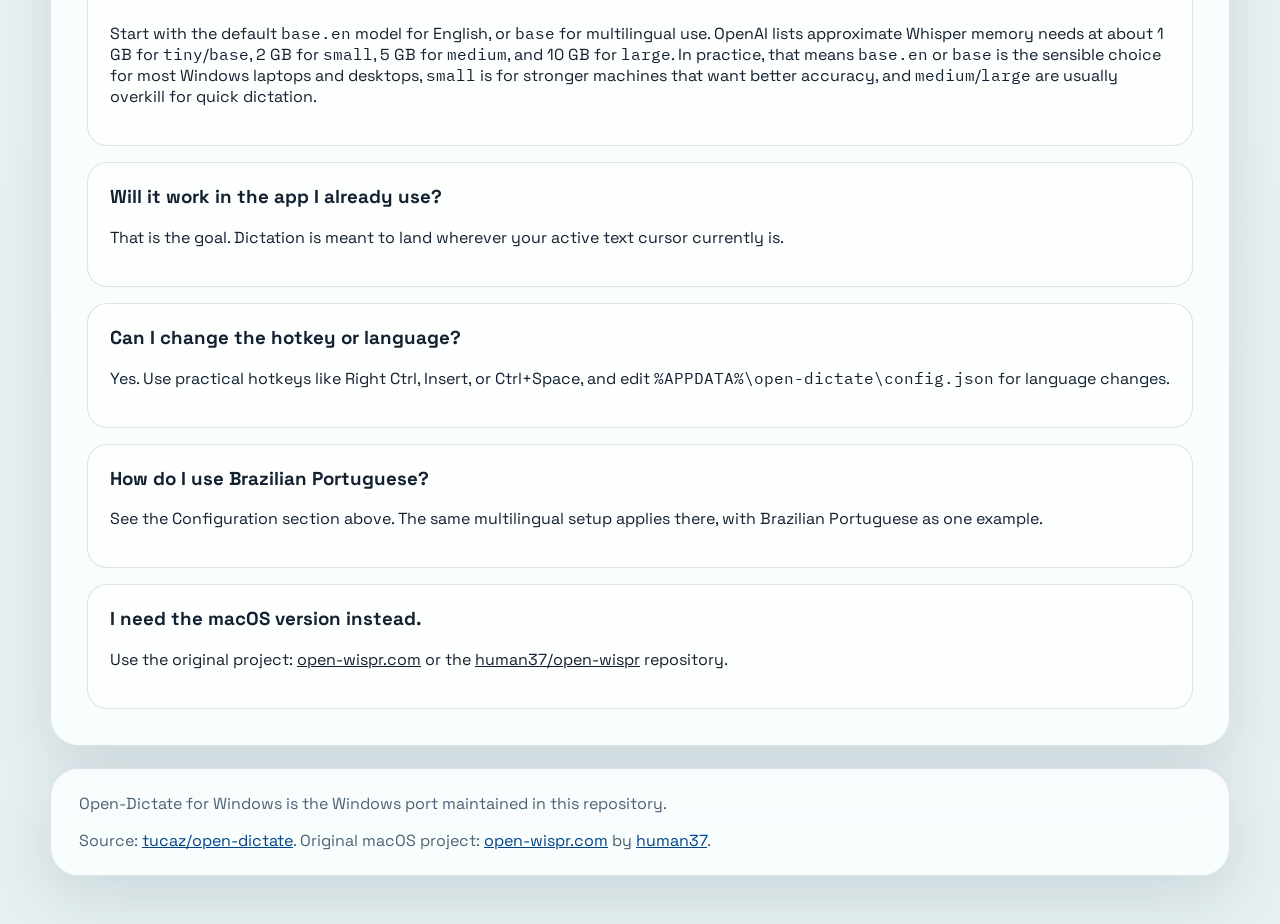
==== commit e735c6b7: "feat: adding simple analytics to website" ====
--- a/docs/index.html
+++ b/docs/index.html
@@ -126,7 +126,7 @@
             <pre class="install-command"><code id="install-command">powershell -ExecutionPolicy Bypass -Command "Invoke-Expression ((New-Object System.Net.WebClient).DownloadString('https://raw.githubusercontent.com/tucaz/open-dictate/main/scripts/install.ps1'))"</code></pre>
           </div>
 
-          <p class="panel-run-label">After installation, start it with:</p>
+          <p class="panel-run-label">After installation, start it in the background with:</p>
           <pre class="install-run install-run-hero"><code>open-dictate start</code></pre>
         </aside>
       </section>
@@ -144,7 +144,7 @@
             <ol>
               <li>Download <code>open-dictate-windows-vX.X.X.zip</code></li>
               <li>Extract it to any folder or removable drive</li>
-              <li>Run <code>open-dictate.exe start</code></li>
+              <li>Run <code>open-dictate.exe start</code> and let it return to the prompt</li>
             </ol>
             <p class="install-foot">Useful for testing, temporary setups, or portable use.</p>
           </article>
@@ -385,5 +385,7 @@
   </div>
 
   <script src="script.js"></script>
+  <!-- 100% privacy-first analytics -->
+  <script data-collect-dnt="true" async src="https://scripts.simpleanalyticscdn.com/latest.js"></script>
 </body>
 </html>
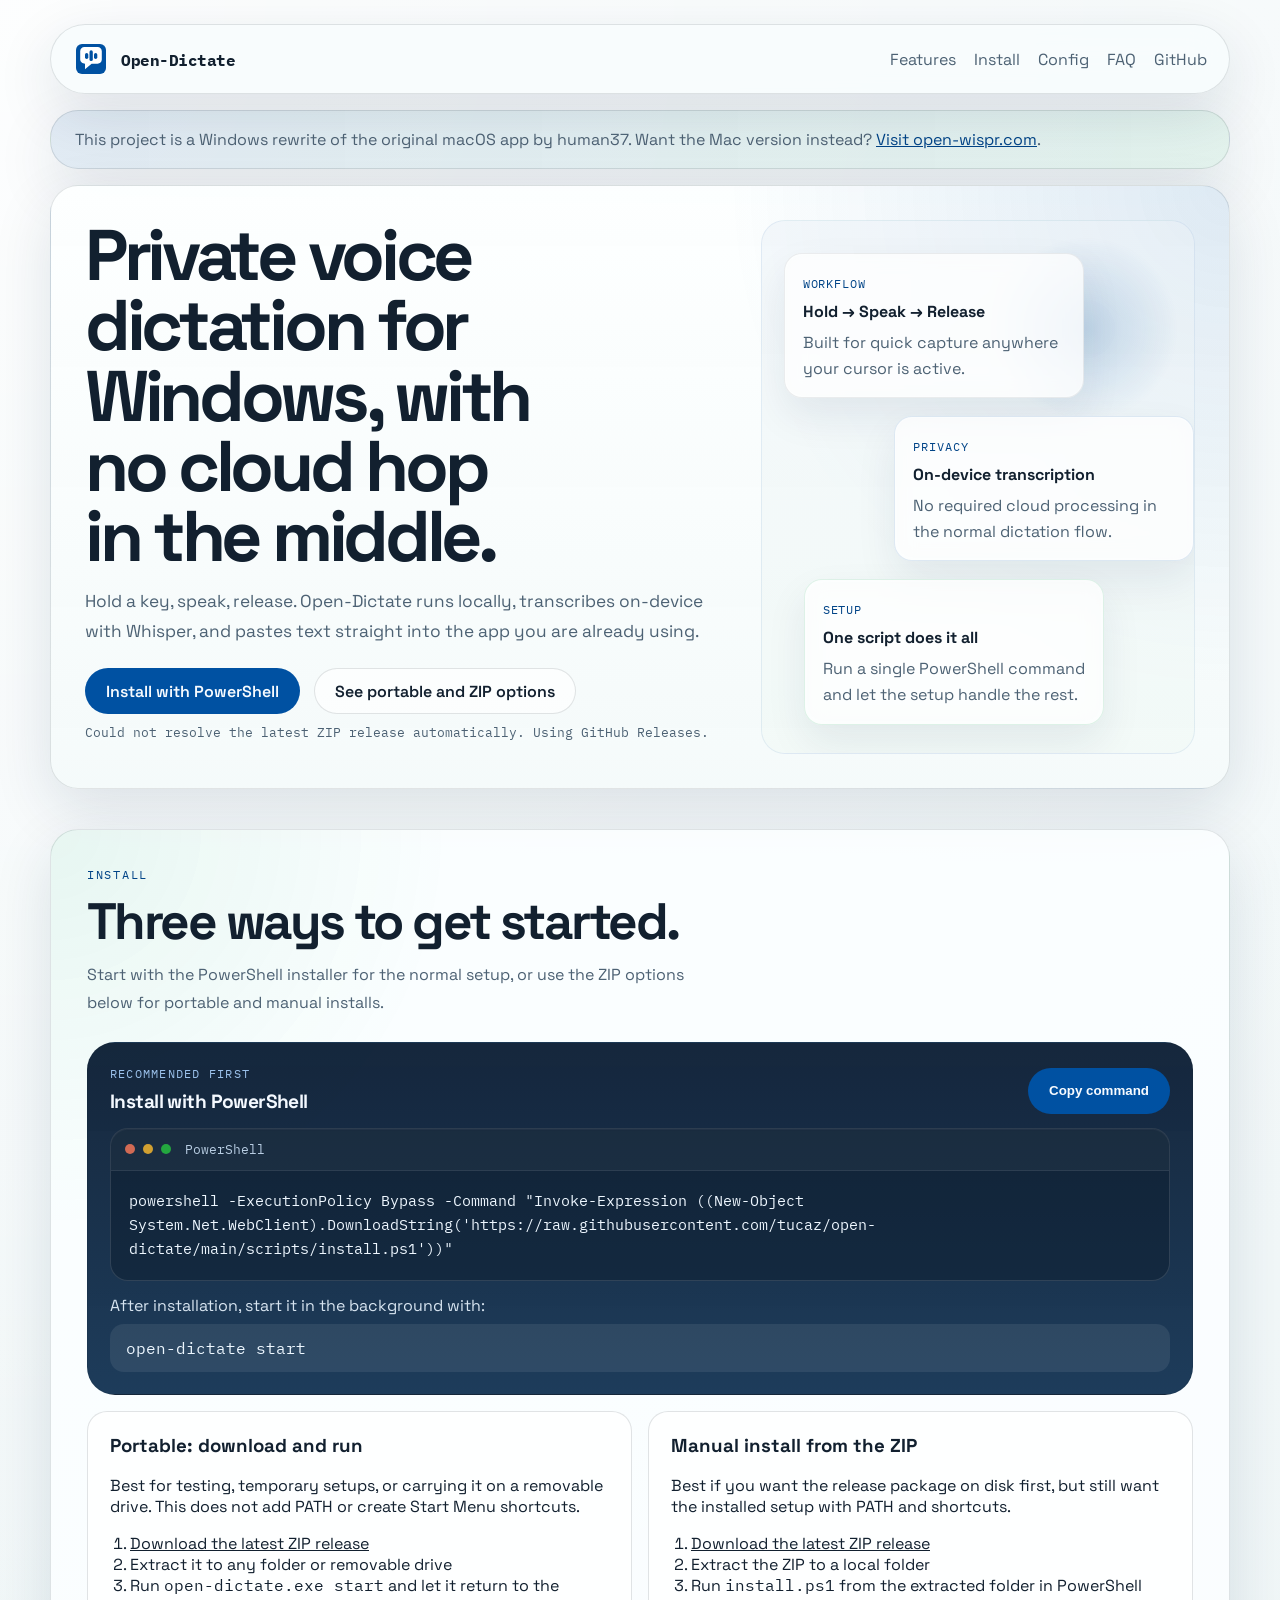
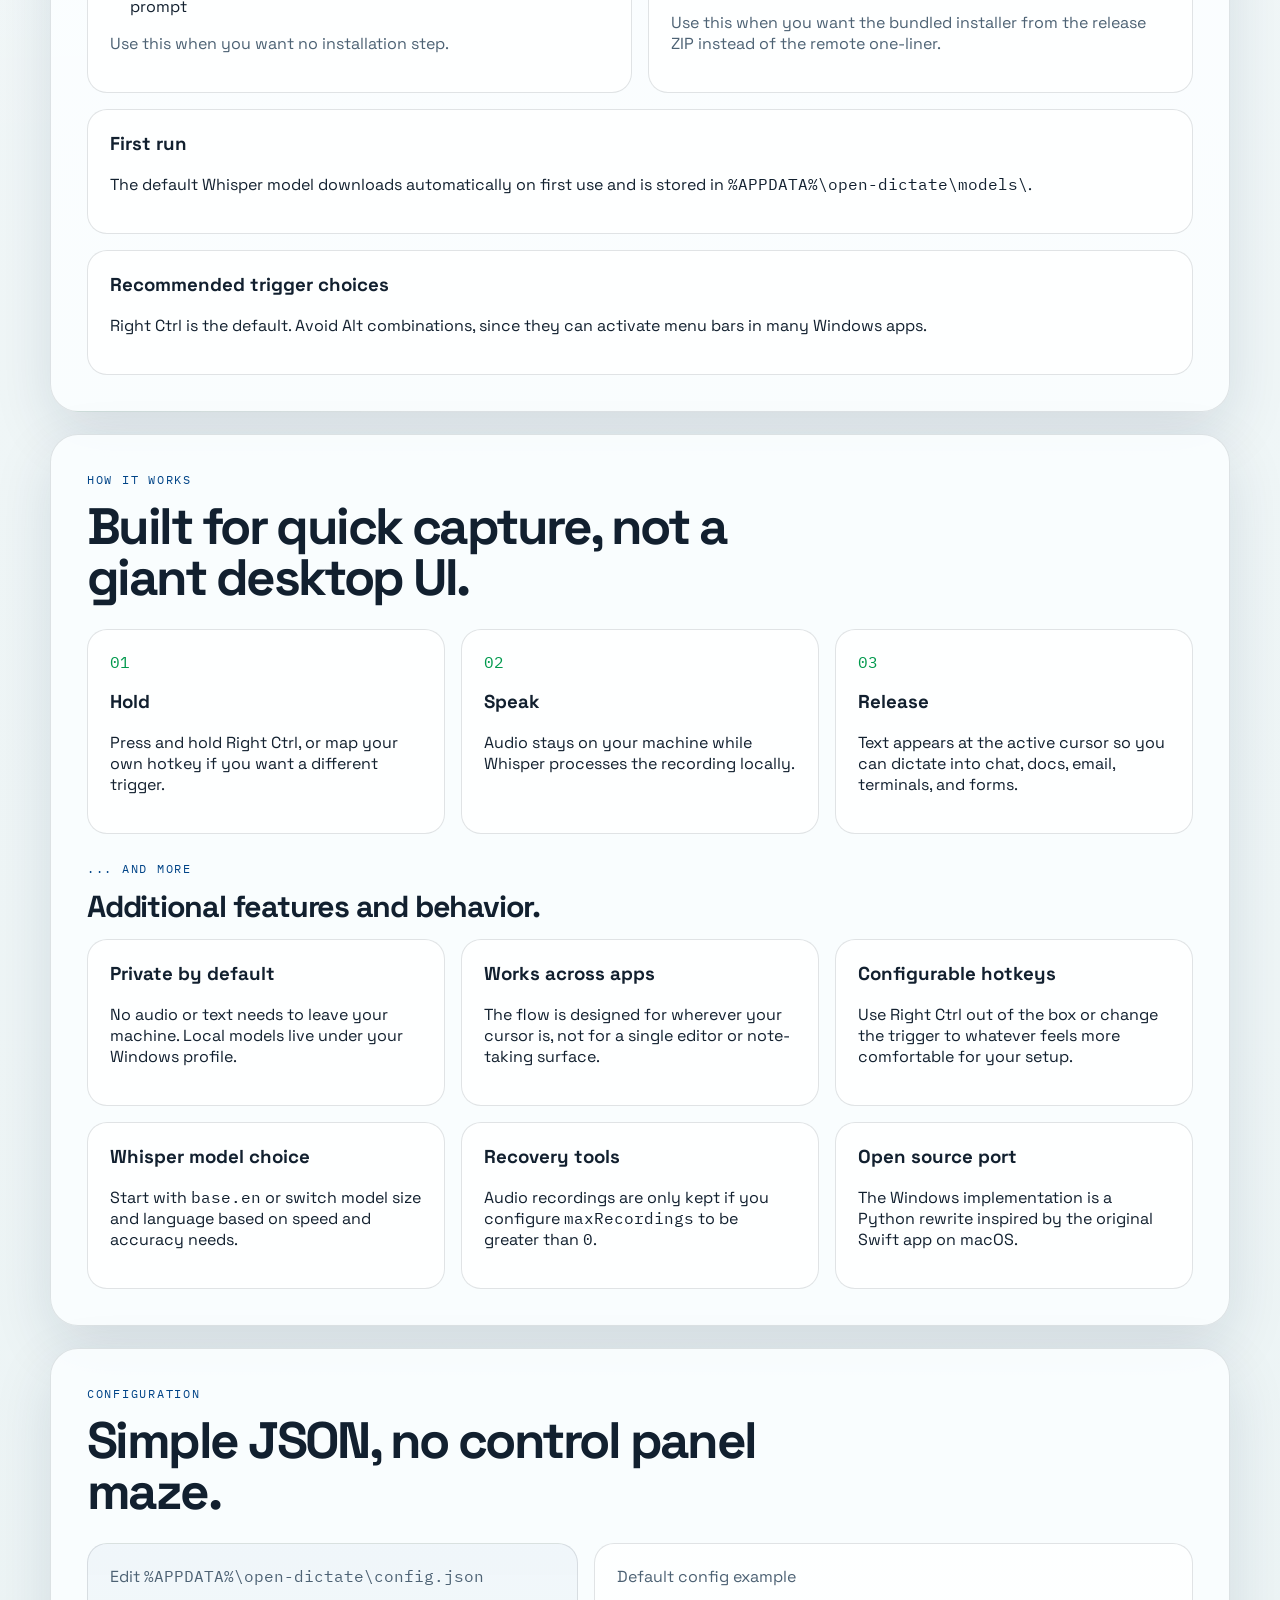
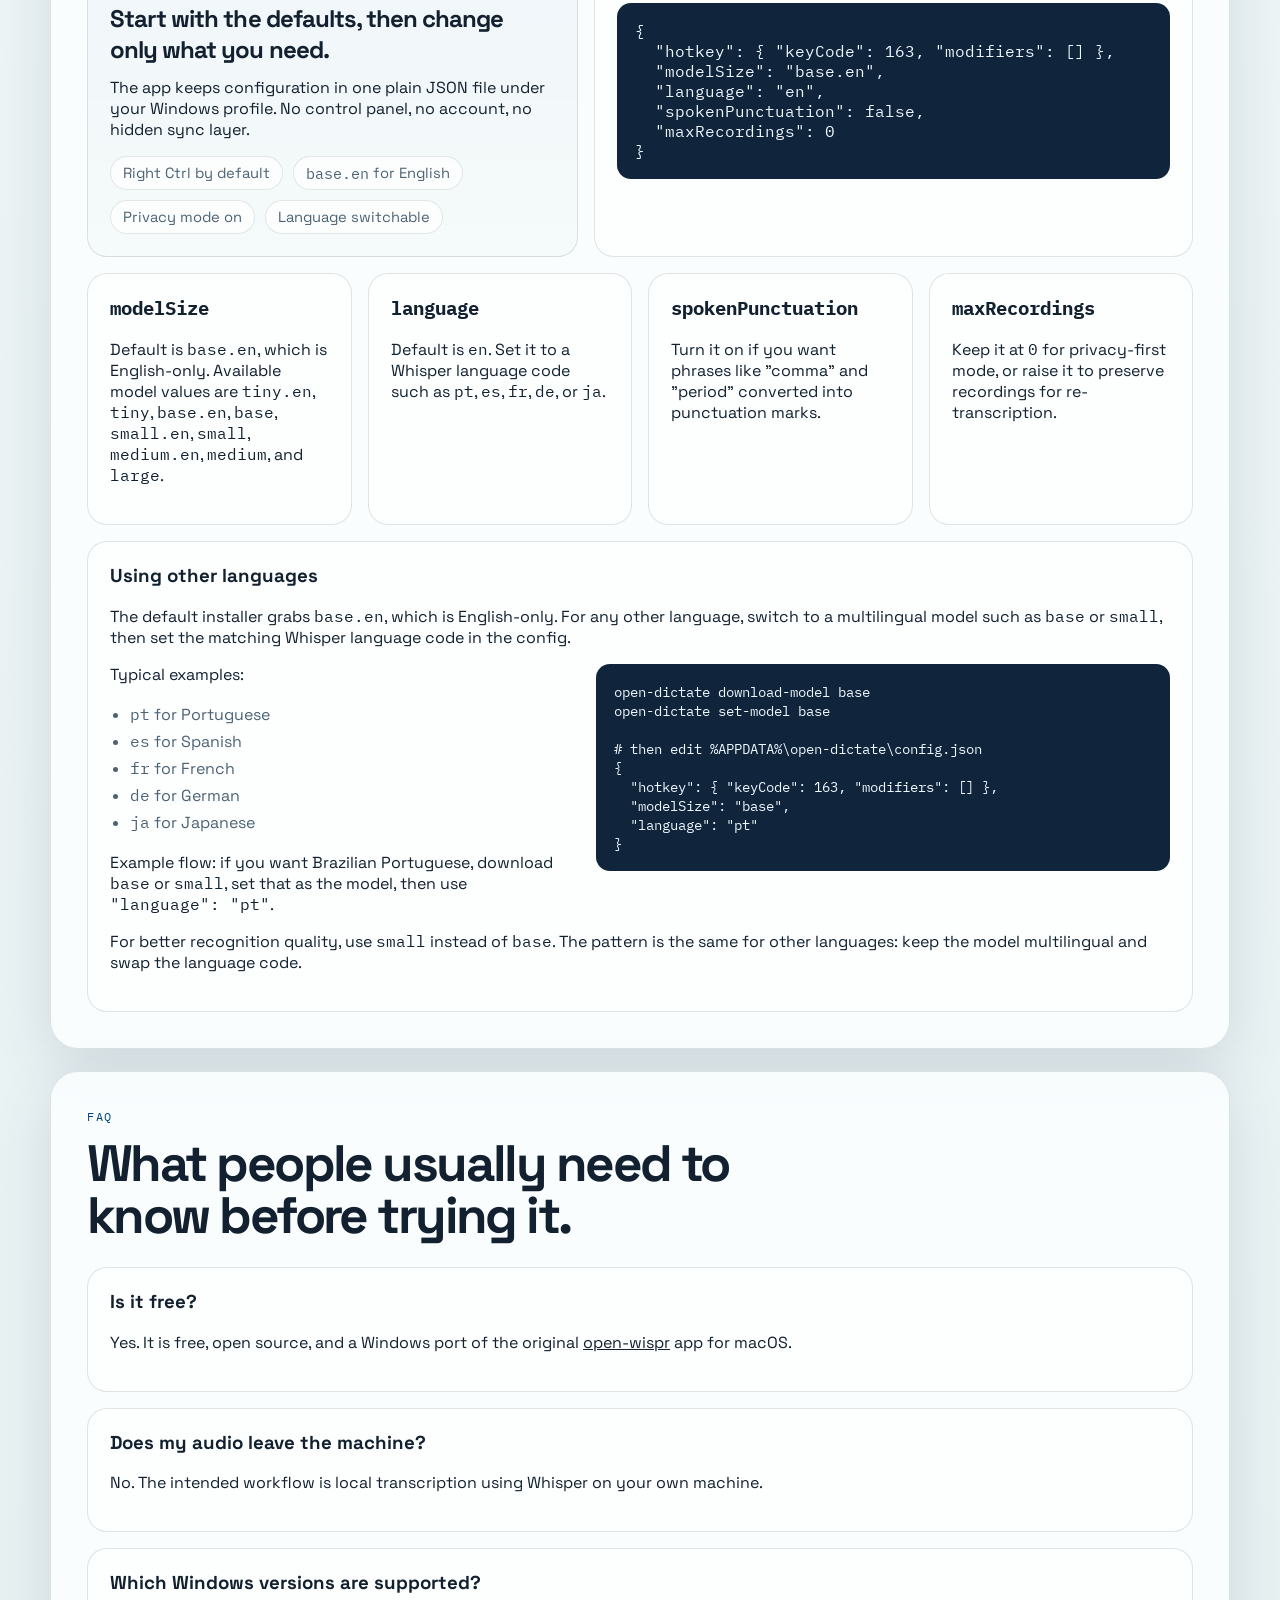
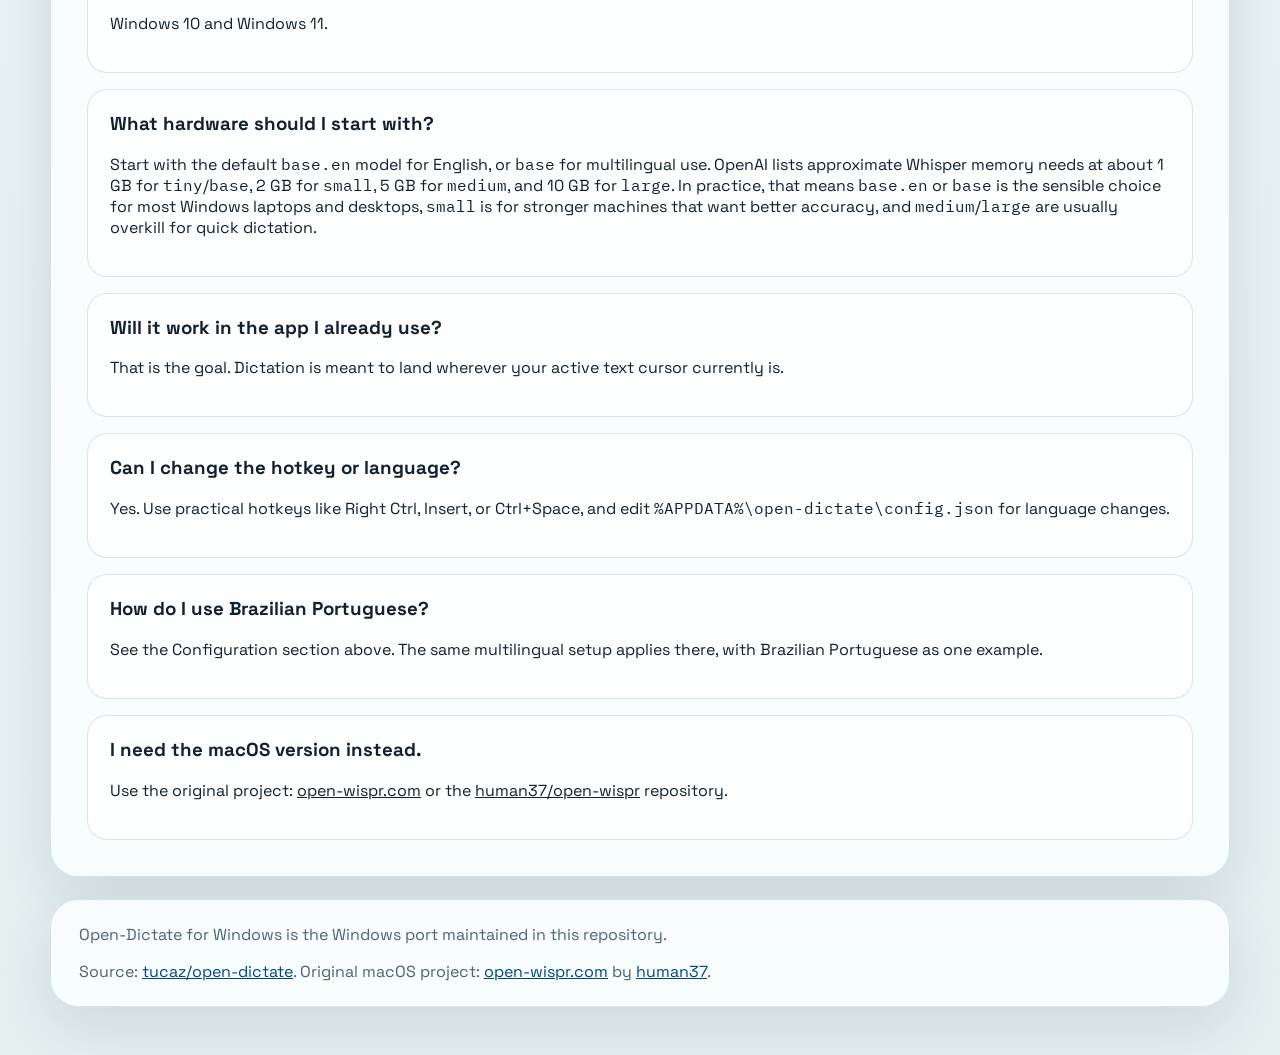
==== commit 1d95bce6: "chore: reorganize install flow and fix install section layout on docs" ====
--- a/docs/index.html
+++ b/docs/index.html
@@ -70,18 +70,15 @@
               <div class="cta-row">
                 <a
                   class="button button-primary"
-                  id="download-link"
-                  href="https://github.com/tucaz/open-dictate/releases"
-                  target="_blank"
-                  rel="noreferrer"
+                  href="#install"
                 >
-                  Download for Windows
+                  Install with PowerShell
                 </a>
-                <a class="button button-secondary" href="#install">Or use portable mode</a>
+                <a class="button button-secondary" href="#install">See portable and ZIP options</a>
               </div>
 
               <p class="release-note" id="release-note">
-                Latest release link loads automatically. Fallback: GitHub Releases.
+                Latest ZIP release link loads automatically for portable and manual install. Fallback: GitHub Releases.
               </p>
             </div>
 
@@ -107,47 +104,64 @@
 
         </div>
 
-        <aside class="hero-panel" id="quick-install" aria-label="Quick install">
-          <div class="panel-top">
-            <div>
-              <p class="panel-kicker">Install in PowerShell</p>
-              <p class="panel-title">One command. Local setup. Done.</p>
-            </div>
-            <button class="copy-button" id="copy-install" type="button">Copy command</button>
-          </div>
-
-          <div class="terminal-card">
-            <div class="terminal-bar">
-              <span></span>
-              <span></span>
-              <span></span>
-              <p>PowerShell</p>
-            </div>
-            <pre class="install-command"><code id="install-command">powershell -ExecutionPolicy Bypass -Command "Invoke-Expression ((New-Object System.Net.WebClient).DownloadString('https://raw.githubusercontent.com/tucaz/open-dictate/main/scripts/install.ps1'))"</code></pre>
-          </div>
-
-          <p class="panel-run-label">After installation, start it in the background with:</p>
-          <pre class="install-run install-run-hero"><code>open-dictate start</code></pre>
-        </aside>
       </section>
 
       <section class="section section-accent" id="install">
         <div class="section-heading">
           <p class="eyebrow">Install</p>
-          <h2>Portable mode.</h2>
-        </div>
-
-        <div class="install-grid">
-          <article class="install-card">
-            <h3>Portable: download and unzip</h3>
-            <p>If you do not want to run the install script, download the ZIP release and extract it anywhere.</p>
-            <ol>
-              <li>Download <code>open-dictate-windows-vX.X.X.zip</code></li>
-              <li>Extract it to any folder or removable drive</li>
-              <li>Run <code>open-dictate.exe start</code> and let it return to the prompt</li>
-            </ol>
-            <p class="install-foot">Useful for testing, temporary setups, or portable use.</p>
-          </article>
+          <h2>Three ways to get started.</h2>
+          <p class="section-intro">
+            Start with the PowerShell installer for the normal setup, or use the ZIP options below for portable and manual installs.
+          </p>
+        </div>
+
+        <div class="install-options">
+          <aside class="hero-panel install-panel" id="quick-install" aria-label="Quick install">
+            <div class="panel-top">
+              <div>
+                <p class="panel-kicker">Recommended first</p>
+                <p class="panel-title">Install with PowerShell</p>
+              </div>
+              <button class="copy-button" id="copy-install" type="button">Copy command</button>
+            </div>
+
+            <div class="terminal-card">
+              <div class="terminal-bar">
+                <span></span>
+                <span></span>
+                <span></span>
+                <p>PowerShell</p>
+              </div>
+              <pre class="install-command"><code id="install-command">powershell -ExecutionPolicy Bypass -Command "Invoke-Expression ((New-Object System.Net.WebClient).DownloadString('https://raw.githubusercontent.com/tucaz/open-dictate/main/scripts/install.ps1'))"</code></pre>
+            </div>
+
+            <p class="panel-run-label">After installation, start it in the background with:</p>
+            <pre class="install-run install-run-hero"><code>open-dictate start</code></pre>
+          </aside>
+
+          <div class="install-grid">
+            <article class="install-card">
+              <h3>Portable: download and run</h3>
+              <p>Best for testing, temporary setups, or carrying it on a removable drive. This does not add PATH or create Start Menu shortcuts.</p>
+              <ol>
+                <li><a class="zip-release-link" href="https://github.com/tucaz/open-dictate/releases" target="_blank" rel="noreferrer">Download the latest ZIP release</a></li>
+                <li>Extract it to any folder or removable drive</li>
+                <li>Run <code>open-dictate.exe start</code> and let it return to the prompt</li>
+              </ol>
+              <p class="install-foot">Use this when you want no installation step.</p>
+            </article>
+
+            <article class="install-card">
+              <h3>Manual install from the ZIP</h3>
+              <p>Best if you want the release package on disk first, but still want the installed setup with PATH and shortcuts.</p>
+              <ol>
+                <li><a class="zip-release-link" href="https://github.com/tucaz/open-dictate/releases" target="_blank" rel="noreferrer">Download the latest ZIP release</a></li>
+                <li>Extract the ZIP to a local folder</li>
+                <li>Run <code>install.ps1</code> from the extracted folder in PowerShell</li>
+              </ol>
+              <p class="install-foot">Use this when you want the bundled installer from the release ZIP instead of the remote one-liner.</p>
+            </article>
+          </div>
         </div>
 
         <div class="detail-grid">
--- a/docs/styles.css
+++ b/docs/styles.css
@@ -440,6 +440,13 @@
   margin-bottom: 26px;
 }
 
+.section-intro {
+  margin: 14px 0 0;
+  max-width: 62ch;
+  color: var(--muted);
+  line-height: 1.7;
+}
+
 .subsection-heading {
   margin: 26px 0 16px;
   max-width: 680px;
@@ -483,6 +490,7 @@
 .config-card,
 .faq-item {
   padding: 22px;
+  min-width: 0;
 }
 
 .step-index {
@@ -492,10 +500,21 @@
   font-family: "IBM Plex Mono", Consolas, monospace;
 }
 
+.install-options {
+  display: grid;
+  gap: 16px;
+}
+
 .install-grid {
   display: grid;
-  grid-template-columns: 1fr;
+  grid-template-columns: repeat(auto-fit, minmax(min(280px, 100%), 1fr));
   gap: 16px;
+  align-items: start;
+}
+
+.install-panel {
+  margin-bottom: 0;
+  box-shadow: none;
 }
 
 #install .detail-grid {
@@ -563,6 +582,9 @@
   background: #10243b;
   color: #edf7ff;
   overflow-x: auto;
+  white-space: pre-wrap;
+  overflow-wrap: anywhere;
+  word-break: break-word;
 }
 
 .install-run-hero {
